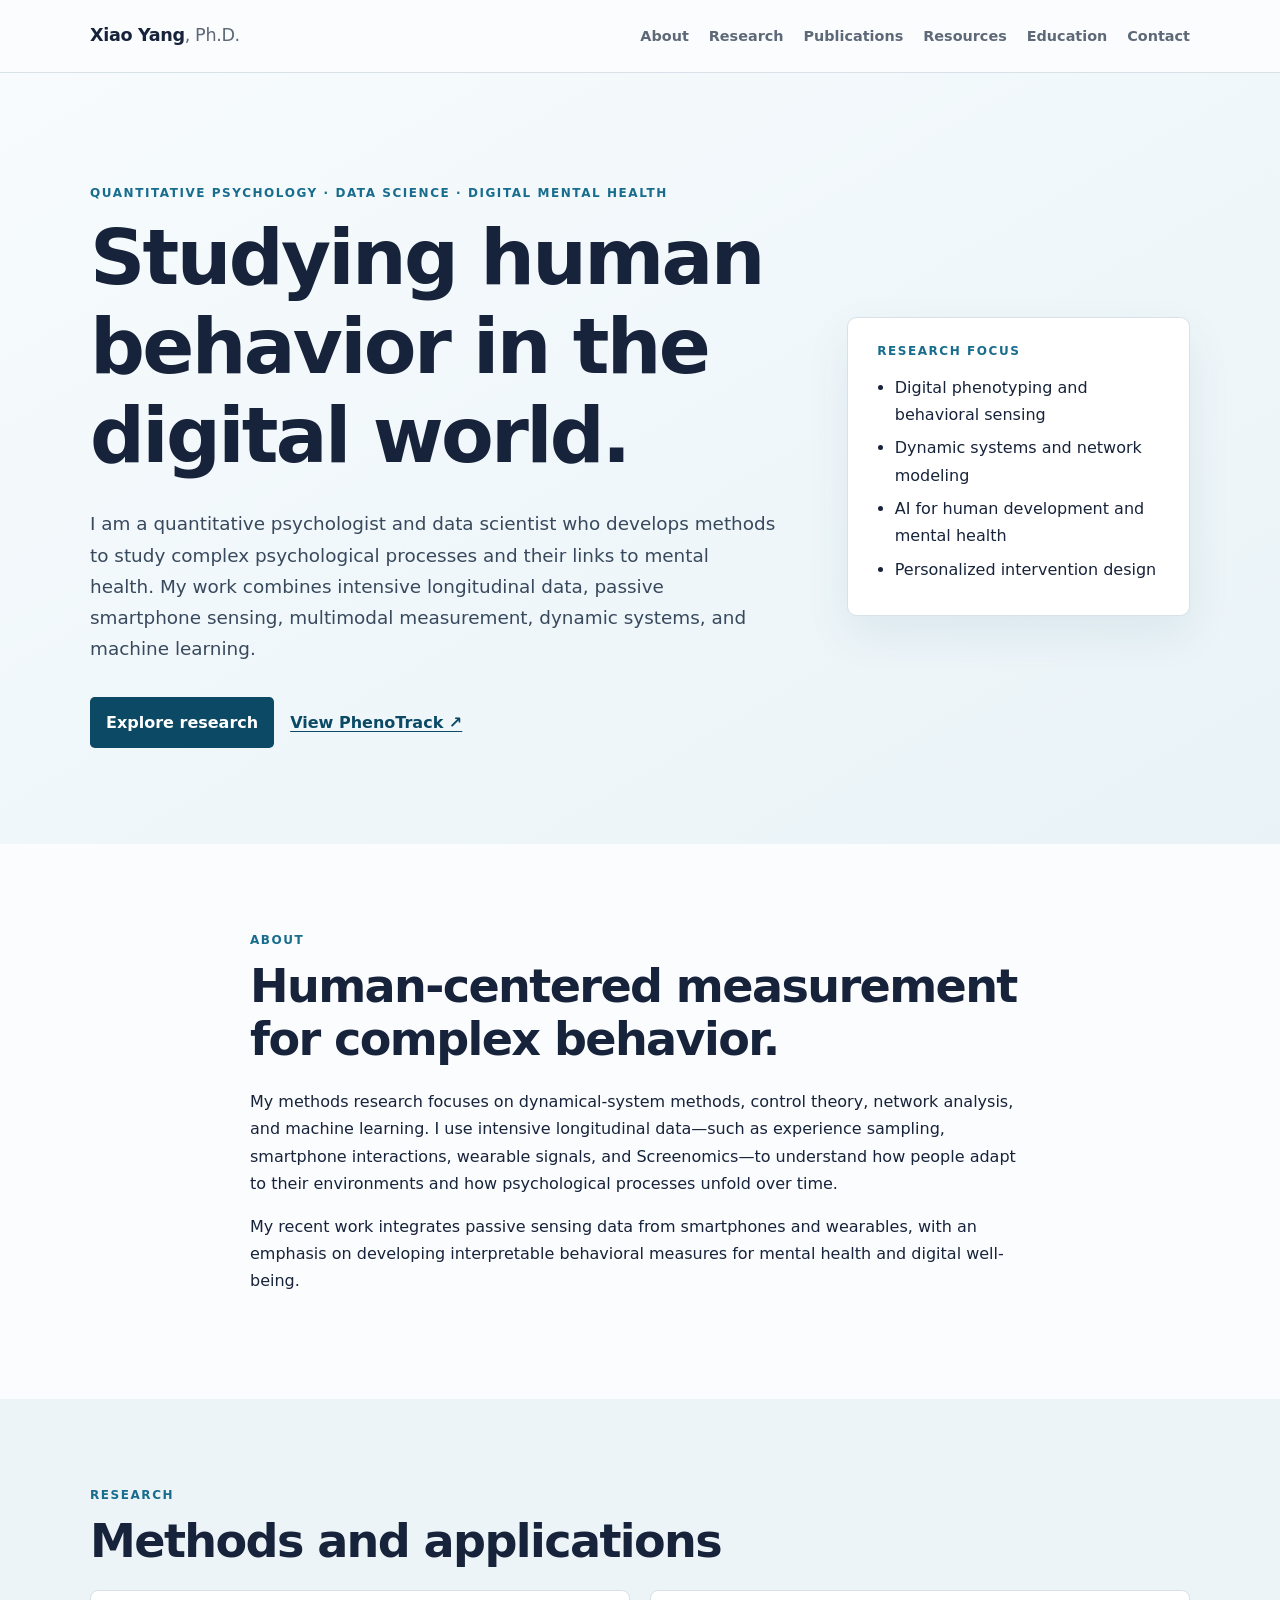
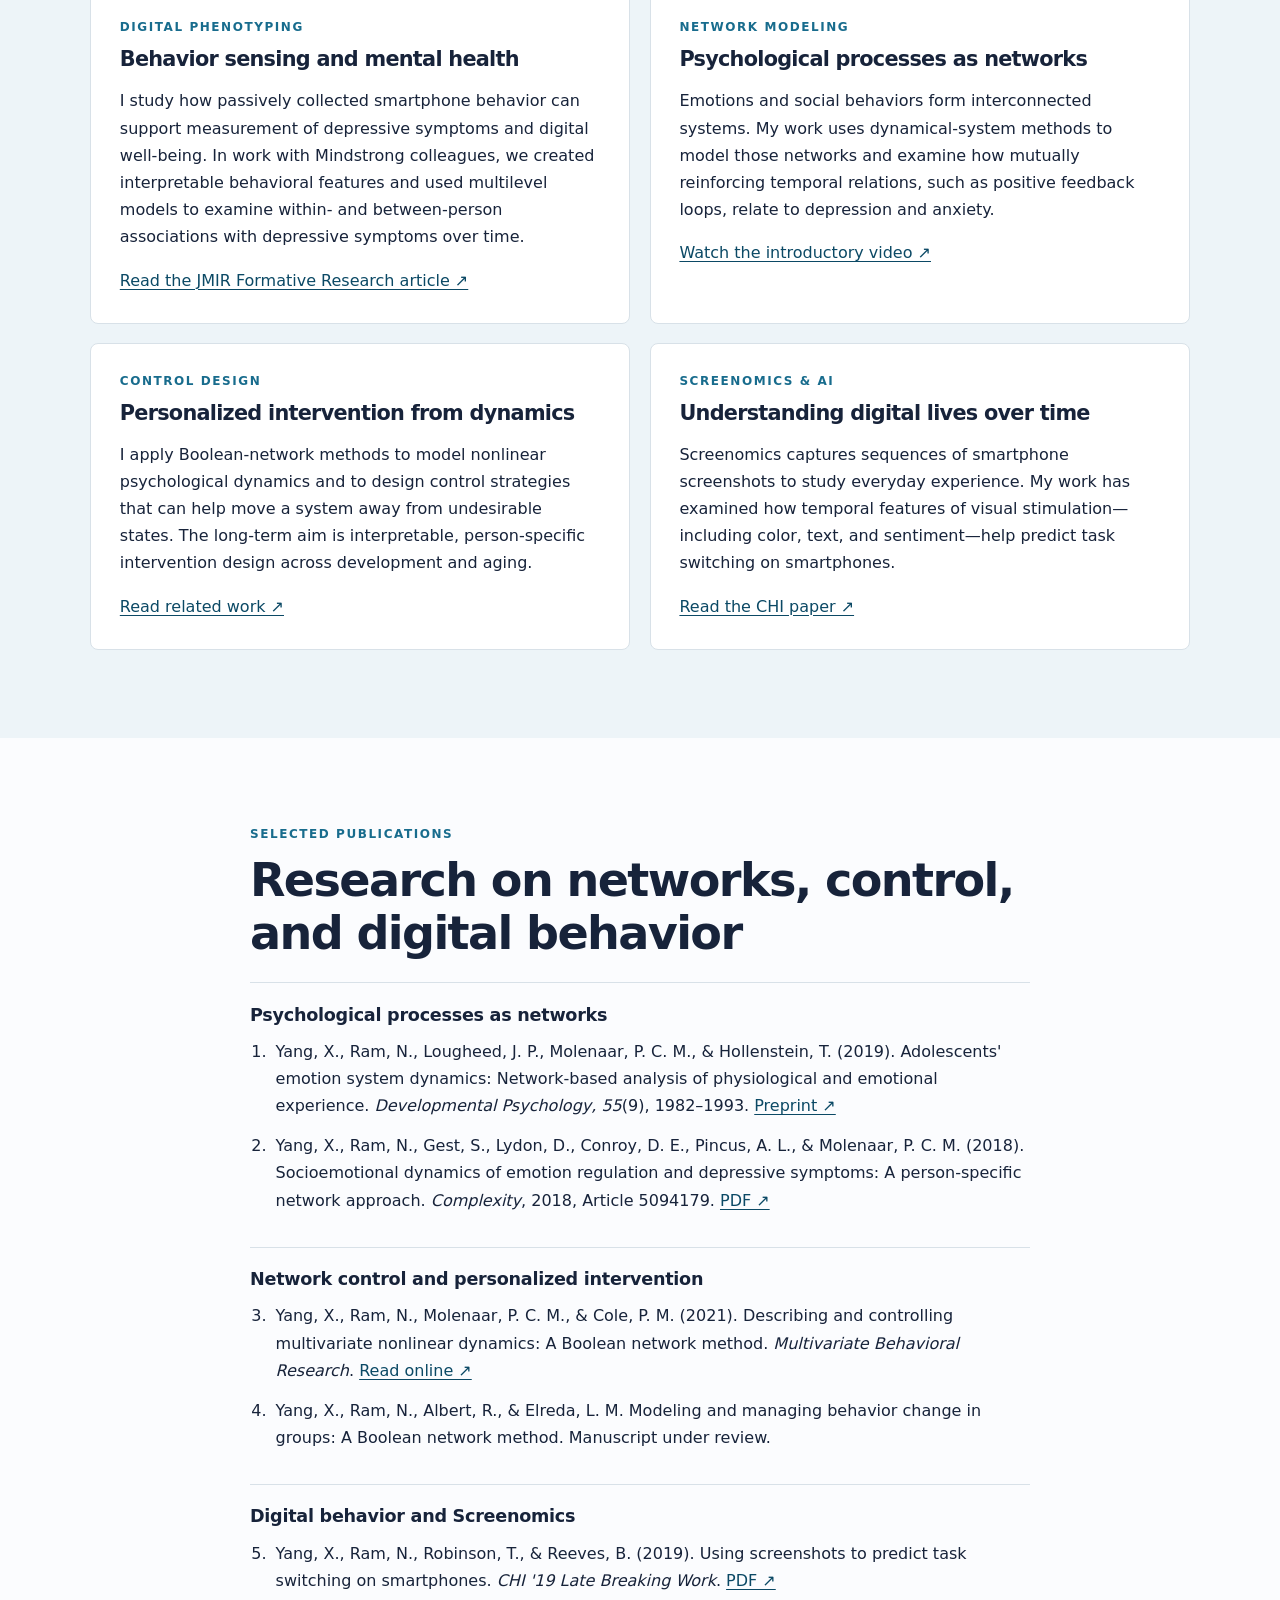
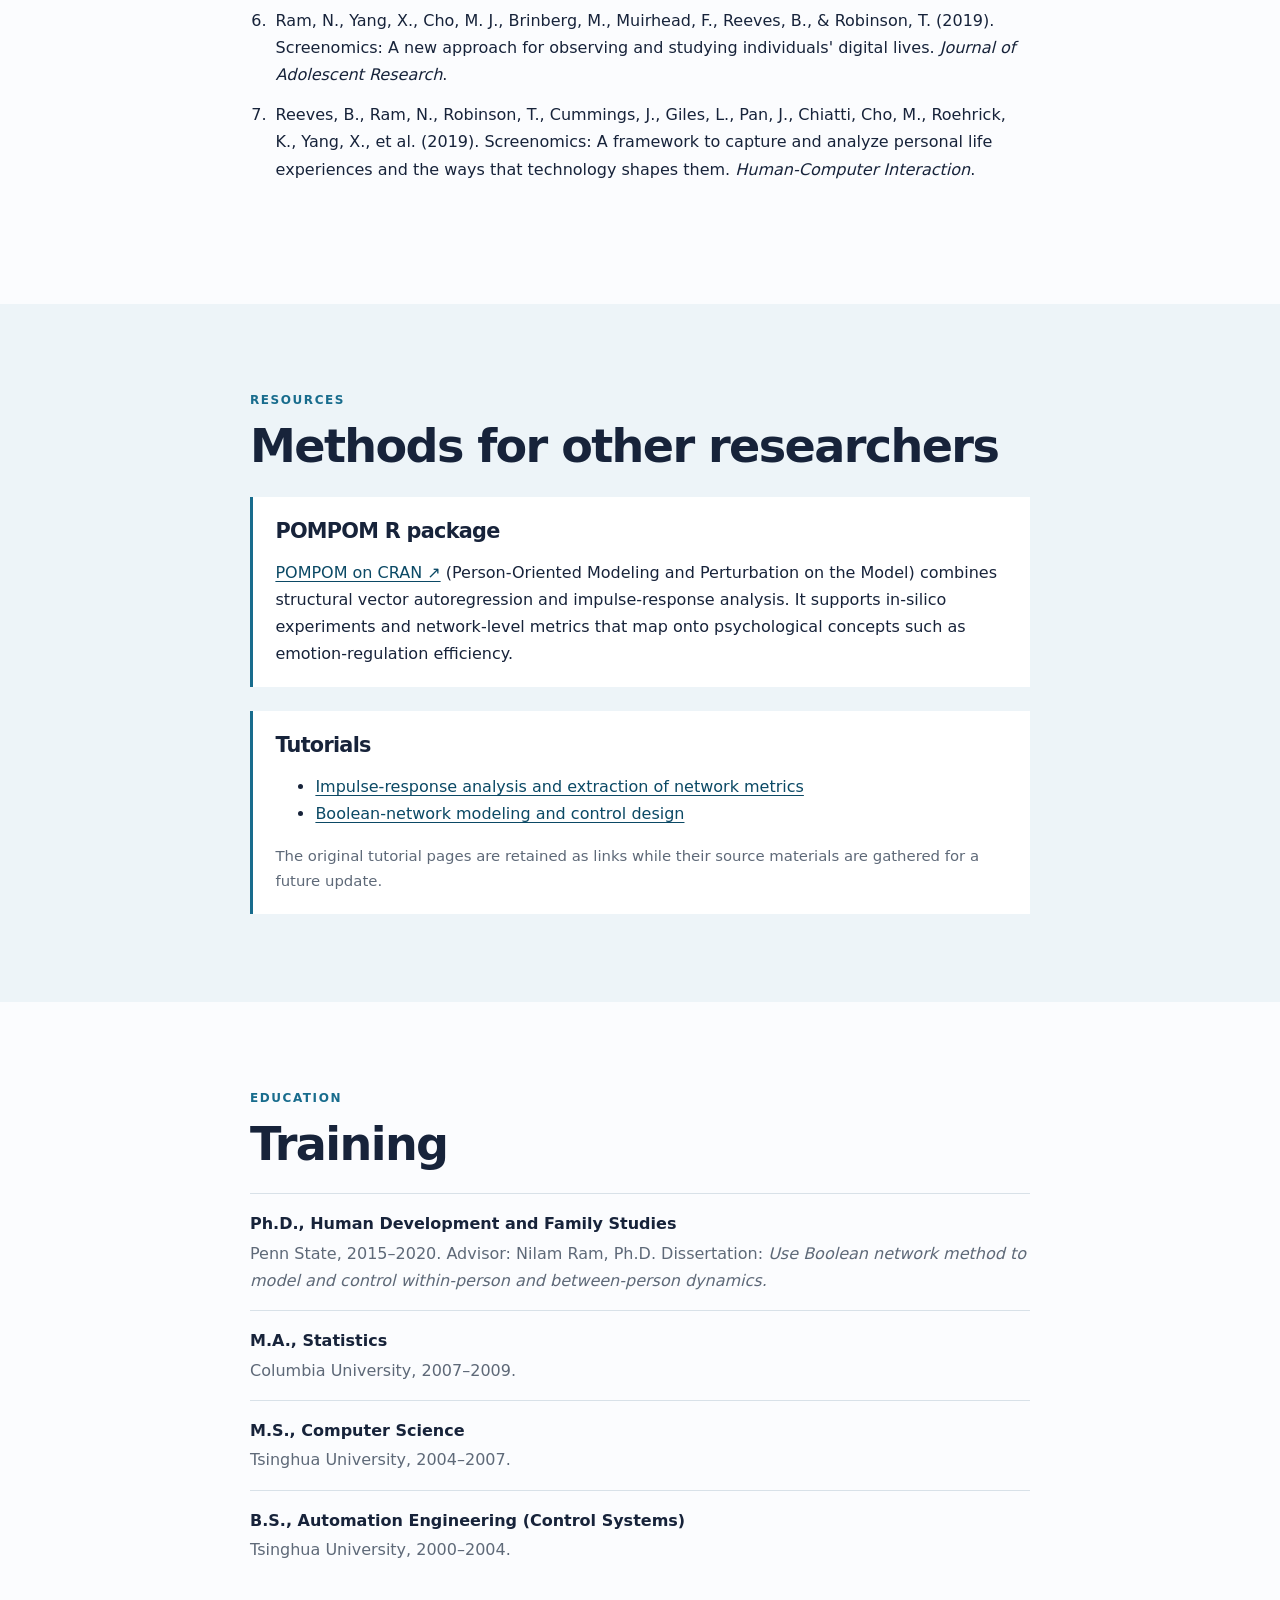
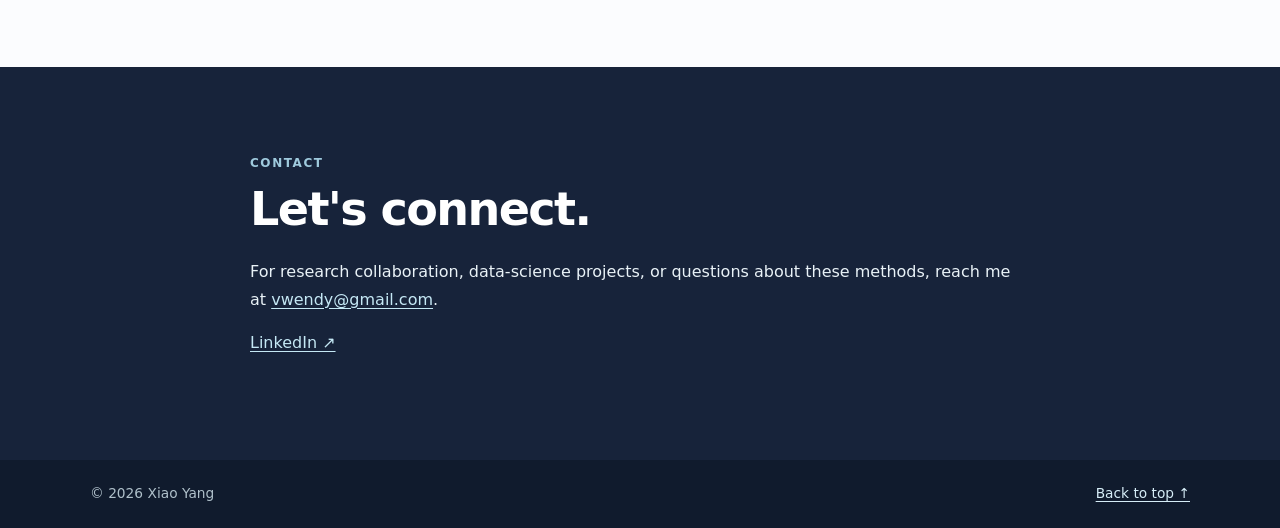
==== index.html @ 2964e1f2 "files were automatically generated by chatgpt" ====
<!doctype html>
<html lang="en">
  <head>
    <meta charset="utf-8">
    <meta name="viewport" content="width=device-width, initial-scale=1">
    <meta name="description" content="Xiao Yang, Ph.D. - quantitative psychologist and data scientist researching digital mental health, behavioral sensing, and dynamic systems.">
    <title>Xiao Yang, Ph.D. | Quantitative Psychology & Data Science</title>
    <link rel="stylesheet" href="styles.css">
  </head>
  <body>
    <a class="skip-link" href="#main">Skip to content</a>
    <header class="site-header">
      <div class="wrap nav-wrap">
        <a class="brand" href="#home" aria-label="Xiao Yang home">Xiao Yang<span>, Ph.D.</span></a>
        <button class="menu-button" type="button" aria-expanded="false" aria-controls="navigation">Menu</button>
        <nav id="navigation" aria-label="Main navigation">
          <a href="#about">About</a>
          <a href="#research">Research</a>
          <a href="#publications">Publications</a>
          <a href="#resources">Resources</a>
          <a href="#education">Education</a>
          <a href="#contact">Contact</a>
        </nav>
      </div>
    </header>

    <main id="main">
      <section id="home" class="hero">
        <div class="wrap hero-grid">
          <div>
            <p class="eyebrow">Quantitative psychology · data science · digital mental health</p>
            <h1>Studying human behavior in the digital world.</h1>
            <p class="lead">I am a quantitative psychologist and data scientist who develops methods to study complex psychological processes and their links to mental health. My work combines intensive longitudinal data, passive smartphone sensing, multimodal measurement, dynamic systems, and machine learning.</p>
            <div class="hero-actions">
              <a class="button" href="#research">Explore research</a>
              <a class="text-link" href="https://vwendy.github.io/phenotrack/">View PhenoTrack ↗</a>
            </div>
          </div>
          <aside class="focus-card" aria-label="Research focus">
            <p class="card-label">Research focus</p>
            <ul>
              <li>Digital phenotyping and behavioral sensing</li>
              <li>Dynamic systems and network modeling</li>
              <li>AI for human development and mental health</li>
              <li>Personalized intervention design</li>
            </ul>
          </aside>
        </div>
      </section>

      <section id="about" class="section">
        <div class="wrap narrow">
          <p class="eyebrow">About</p>
          <h2>Human-centered measurement for complex behavior.</h2>
          <p>My methods research focuses on dynamical-system methods, control theory, network analysis, and machine learning. I use intensive longitudinal data—such as experience sampling, smartphone interactions, wearable signals, and Screenomics—to understand how people adapt to their environments and how psychological processes unfold over time.</p>
          <p>My recent work integrates passive sensing data from smartphones and wearables, with an emphasis on developing interpretable behavioral measures for mental health and digital well-being.</p>
        </div>
      </section>

      <section id="research" class="section section-tint">
        <div class="wrap">
          <p class="eyebrow">Research</p>
          <h2>Methods and applications</h2>
          <div class="research-grid">
            <article class="research-card" id="digital-phenotyping">
              <p class="card-label">Digital phenotyping</p>
              <h3>Behavior sensing and mental health</h3>
              <p>I study how passively collected smartphone behavior can support measurement of depressive symptoms and digital well-being. In work with Mindstrong colleagues, we created interpretable behavioral features and used multilevel models to examine within- and between-person associations with depressive symptoms over time.</p>
              <p><a href="https://preprints.jmir.org/preprint/42935/accepted">Read the JMIR Formative Research article ↗</a></p>
            </article>
            <article class="research-card" id="network-modeling">
              <p class="card-label">Network modeling</p>
              <h3>Psychological processes as networks</h3>
              <p>Emotions and social behaviors form interconnected systems. My work uses dynamical-system methods to model those networks and examine how mutually reinforcing temporal relations, such as positive feedback loops, relate to depression and anxiety.</p>
              <p><a href="https://www.youtube.com/watch?v=gAVefkF4cno">Watch the introductory video ↗</a></p>
            </article>
            <article class="research-card" id="control-design">
              <p class="card-label">Control design</p>
              <h3>Personalized intervention from dynamics</h3>
              <p>I apply Boolean-network methods to model nonlinear psychological dynamics and to design control strategies that can help move a system away from undesirable states. The long-term aim is interpretable, person-specific intervention design across development and aging.</p>
              <p><a href="https://osf.io/24ze6/">Read related work ↗</a></p>
            </article>
            <article class="research-card" id="screenomics">
              <p class="card-label">Screenomics & AI</p>
              <h3>Understanding digital lives over time</h3>
              <p>Screenomics captures sequences of smartphone screenshots to study everyday experience. My work has examined how temporal features of visual stimulation—including color, text, and sentiment—help predict task switching on smartphones.</p>
              <p><a href="https://www.xiaoyang-quantpsych.com/_files/ugd/e20360_5ccf721f9bad46ac83c6afa104df6a61.pdf">Read the CHI paper ↗</a></p>
            </article>
          </div>
        </div>
      </section>

      <section id="publications" class="section">
        <div class="wrap narrow">
          <p class="eyebrow">Selected publications</p>
          <h2>Research on networks, control, and digital behavior</h2>
          <div class="publication-group">
            <h3>Psychological processes as networks</h3>
            <ol class="publications-list">
              <li>Yang, X., Ram, N., Lougheed, J. P., Molenaar, P. C. M., &amp; Hollenstein, T. (2019). Adolescents' emotion system dynamics: Network-based analysis of physiological and emotional experience. <em>Developmental Psychology, 55</em>(9), 1982–1993. <a href="https://www.xiaoyang-quantpsych.com/_files/ugd/e20360_7047a9c666264b26ad06914845868923.docx?dn=AdolescentsEmotionSystemDynamics-preprin">Preprint ↗</a></li>
              <li>Yang, X., Ram, N., Gest, S., Lydon, D., Conroy, D. E., Pincus, A. L., &amp; Molenaar, P. C. M. (2018). Socioemotional dynamics of emotion regulation and depressive symptoms: A person-specific network approach. <em>Complexity</em>, 2018, Article 5094179. <a href="https://www.xiaoyang-quantpsych.com/_files/ugd/e20360_7bd1b4dfc6e64e61b5484af9a3d16602.pdf">PDF ↗</a></li>
            </ol>
          </div>
          <div class="publication-group">
            <h3>Network control and personalized intervention</h3>
            <ol class="publications-list" start="3">
              <li>Yang, X., Ram, N., Molenaar, P. C. M., &amp; Cole, P. M. (2021). Describing and controlling multivariate nonlinear dynamics: A Boolean network method. <em>Multivariate Behavioral Research</em>. <a href="https://osf.io/24ze6/">Read online ↗</a></li>
              <li>Yang, X., Ram, N., Albert, R., &amp; Elreda, L. M. Modeling and managing behavior change in groups: A Boolean network method. Manuscript under review.</li>
            </ol>
          </div>
          <div class="publication-group">
            <h3>Digital behavior and Screenomics</h3>
            <ol class="publications-list" start="5">
              <li>Yang, X., Ram, N., Robinson, T., &amp; Reeves, B. (2019). Using screenshots to predict task switching on smartphones. <em>CHI '19 Late Breaking Work</em>. <a href="https://www.xiaoyang-quantpsych.com/_files/ugd/e20360_5ccf721f9bad46ac83c6afa104df6a61.pdf">PDF ↗</a></li>
              <li>Ram, N., Yang, X., Cho, M. J., Brinberg, M., Muirhead, F., Reeves, B., &amp; Robinson, T. (2019). Screenomics: A new approach for observing and studying individuals' digital lives. <em>Journal of Adolescent Research</em>.</li>
              <li>Reeves, B., Ram, N., Robinson, T., Cummings, J., Giles, L., Pan, J., Chiatti, Cho, M., Roehrick, K., Yang, X., et al. (2019). Screenomics: A framework to capture and analyze personal life experiences and the ways that technology shapes them. <em>Human-Computer Interaction</em>.</li>
            </ol>
          </div>
        </div>
      </section>

      <section id="resources" class="section section-tint">
        <div class="wrap narrow">
          <p class="eyebrow">Resources</p>
          <h2>Methods for other researchers</h2>
          <div class="resource-block">
            <h3>POMPOM R package</h3>
            <p><a href="https://cran.r-project.org/web/packages/pompom/index.html">POMPOM on CRAN ↗</a> (Person-Oriented Modeling and Perturbation on the Model) combines structural vector autoregression and impulse-response analysis. It supports in-silico experiments and network-level metrics that map onto psychological concepts such as emotion-regulation efficiency.</p>
          </div>
          <div class="resource-block">
            <h3>Tutorials</h3>
            <ul>
              <li><a href="https://www.xiaoyang-quantpsych.com/tutorial-on-impulse-response-analys">Impulse-response analysis and extraction of network metrics</a></li>
              <li><a href="https://www.xiaoyang-quantpsych.com/tutorial-of-boolean-network">Boolean-network modeling and control design</a></li>
            </ul>
            <p class="muted">The original tutorial pages are retained as links while their source materials are gathered for a future update.</p>
          </div>
        </div>
      </section>

      <section id="education" class="section">
        <div class="wrap narrow">
          <p class="eyebrow">Education</p>
          <h2>Training</h2>
          <dl class="timeline">
            <div><dt>Ph.D., Human Development and Family Studies</dt><dd>Penn State, 2015–2020. Advisor: Nilam Ram, Ph.D. Dissertation: <em>Use Boolean network method to model and control within-person and between-person dynamics.</em></dd></div>
            <div><dt>M.A., Statistics</dt><dd>Columbia University, 2007–2009.</dd></div>
            <div><dt>M.S., Computer Science</dt><dd>Tsinghua University, 2004–2007.</dd></div>
            <div><dt>B.S., Automation Engineering (Control Systems)</dt><dd>Tsinghua University, 2000–2004.</dd></div>
          </dl>
        </div>
      </section>

      <section id="contact" class="section contact-section">
        <div class="wrap narrow">
          <p class="eyebrow">Contact</p>
          <h2>Let's connect.</h2>
          <p>For research collaboration, data-science projects, or questions about these methods, reach me at <a href="mailto:vwendy@gmail.com">vwendy@gmail.com</a>.</p>
          <p><a href="https://www.linkedin.com/in/xiao-yang-ph-d-1ab546153/">LinkedIn ↗</a></p>
        </div>
      </section>
    </main>

    <footer class="site-footer">
      <div class="wrap"><span>© <span id="year"></span> Xiao Yang</span><a href="#home">Back to top ↑</a></div>
    </footer>
    <script src="site.js"></script>
  </body>
</html>
---- styles.css ----
:root {
  --ink: #17233a;
  --muted: #5e6978;
  --paper: #fbfcfe;
  --tint: #edf4f8;
  --blue: #186c8d;
  --blue-dark: #0b4965;
  --line: #d8e1e8;
  --max: 1100px;
}

* { box-sizing: border-box; }
html { scroll-behavior: smooth; }
body { margin: 0; color: var(--ink); background: var(--paper); font-family: Inter, ui-sans-serif, system-ui, -apple-system, BlinkMacSystemFont, "Segoe UI", sans-serif; font-size: 1rem; line-height: 1.7; }
a { color: var(--blue-dark); text-decoration-thickness: 1px; text-underline-offset: 3px; }
a:hover { color: var(--blue); }
.wrap { width: min(calc(100% - 3rem), var(--max)); margin: 0 auto; }
.narrow { width: min(calc(100% - 3rem), 780px); }
.skip-link { position: absolute; left: -999px; top: 0; background: white; padding: .5rem 1rem; z-index: 20; }
.skip-link:focus { left: 1rem; top: 1rem; }
.site-header { position: sticky; top: 0; z-index: 10; background: rgba(251,252,254,.96); border-bottom: 1px solid var(--line); backdrop-filter: blur(12px); }
.nav-wrap { min-height: 4.5rem; display: flex; align-items: center; justify-content: space-between; gap: 1rem; }
.brand { color: var(--ink); font-size: 1.1rem; font-weight: 750; letter-spacing: -.02em; text-decoration: none; white-space: nowrap; }
.brand span { color: var(--muted); font-weight: 500; }
nav { display: flex; gap: 1.25rem; align-items: center; }
nav a { color: var(--muted); font-size: .9rem; font-weight: 650; text-decoration: none; }
nav a:hover { color: var(--blue-dark); }
.menu-button { display: none; border: 1px solid var(--line); background: white; color: var(--ink); padding: .4rem .7rem; border-radius: .35rem; font: inherit; }
.hero { padding: 7rem 0 6rem; background: linear-gradient(150deg, #f7fbfd 0%, #e9f3f7 100%); }
.hero-grid { display: grid; grid-template-columns: minmax(0, 1.5fr) minmax(250px, .75fr); gap: 4.5rem; align-items: center; }
.eyebrow, .card-label { margin: 0 0 .7rem; color: var(--blue); font-size: .75rem; line-height: 1.4; letter-spacing: .13em; text-transform: uppercase; font-weight: 750; }
h1, h2, h3 { color: var(--ink); line-height: 1.16; letter-spacing: -.035em; }
h1 { max-width: 760px; margin: 0; font-size: clamp(2.6rem, 6vw, 5rem); }
h2 { margin: 0 0 1.35rem; font-size: clamp(2rem, 3.6vw, 3rem); }
h3 { margin: .1rem 0 .8rem; font-size: 1.3rem; }
.lead { max-width: 760px; margin: 1.75rem 0 0; font-size: 1.15rem; color: #38495d; }
.hero-actions { display: flex; flex-wrap: wrap; gap: 1rem; align-items: center; margin-top: 2rem; }
.button { display: inline-block; padding: .75rem 1rem; background: var(--blue-dark); color: white; border-radius: .3rem; text-decoration: none; font-weight: 700; }
.button:hover { background: var(--blue); color: white; }
.text-link { font-weight: 700; }
.focus-card { padding: 1.6rem 1.8rem; background: white; border: 1px solid var(--line); border-radius: .6rem; box-shadow: 0 18px 45px rgba(11,73,101,.08); }
.focus-card ul { margin: .85rem 0 0; padding-left: 1.1rem; }
.focus-card li { margin: .4rem 0; }
.section { padding: 5.5rem 0; }
.section-tint { background: var(--tint); }
.research-grid { display: grid; grid-template-columns: repeat(2, minmax(0, 1fr)); gap: 1.2rem; }
.research-card { padding: 1.8rem; background: white; border: 1px solid var(--line); border-radius: .5rem; }
.research-card p:last-child { margin-bottom: 0; }
.publication-group { padding: 1.25rem 0; border-top: 1px solid var(--line); }
.publication-group h3 { font-size: 1.1rem; letter-spacing: -.015em; }
.publications-list { margin: 0; padding-left: 1.35rem; }
.publications-list li { padding-left: .25rem; margin: .8rem 0; }
.resource-block { margin-top: 1.5rem; padding: 1.25rem 1.4rem; background: white; border-left: 3px solid var(--blue); }
.resource-block p:last-child, .resource-block ul:last-child { margin-bottom: 0; }
.muted { color: var(--muted); font-size: .93rem; }
.timeline { margin: 0; }
.timeline div { padding: 1rem 0; border-top: 1px solid var(--line); }
.timeline dt { font-weight: 750; }
.timeline dd { margin: .15rem 0 0; color: var(--muted); }
.contact-section { background: var(--ink); color: #e9f2f7; }
.contact-section h2 { color: white; }
.contact-section .eyebrow { color: #9fcadd; }
.contact-section a { color: #c5e8f5; }
.site-footer { padding: 1.4rem 0; background: #101b2d; color: #afc0ca; font-size: .86rem; }
.site-footer .wrap { display: flex; justify-content: space-between; gap: 1rem; }
.site-footer a { color: #d6edf7; }

@media (max-width: 760px) {
  .nav-wrap { flex-wrap: wrap; padding: .8rem 0; }
  .menu-button { display: block; }
  nav { display: none; width: 100%; padding: .5rem 0 .25rem; flex-wrap: wrap; gap: .8rem 1rem; }
  nav.open { display: flex; }
  .hero { padding: 4.5rem 0; }
  .hero-grid, .research-grid { grid-template-columns: 1fr; gap: 2rem; }
  .section { padding: 4rem 0; }
}
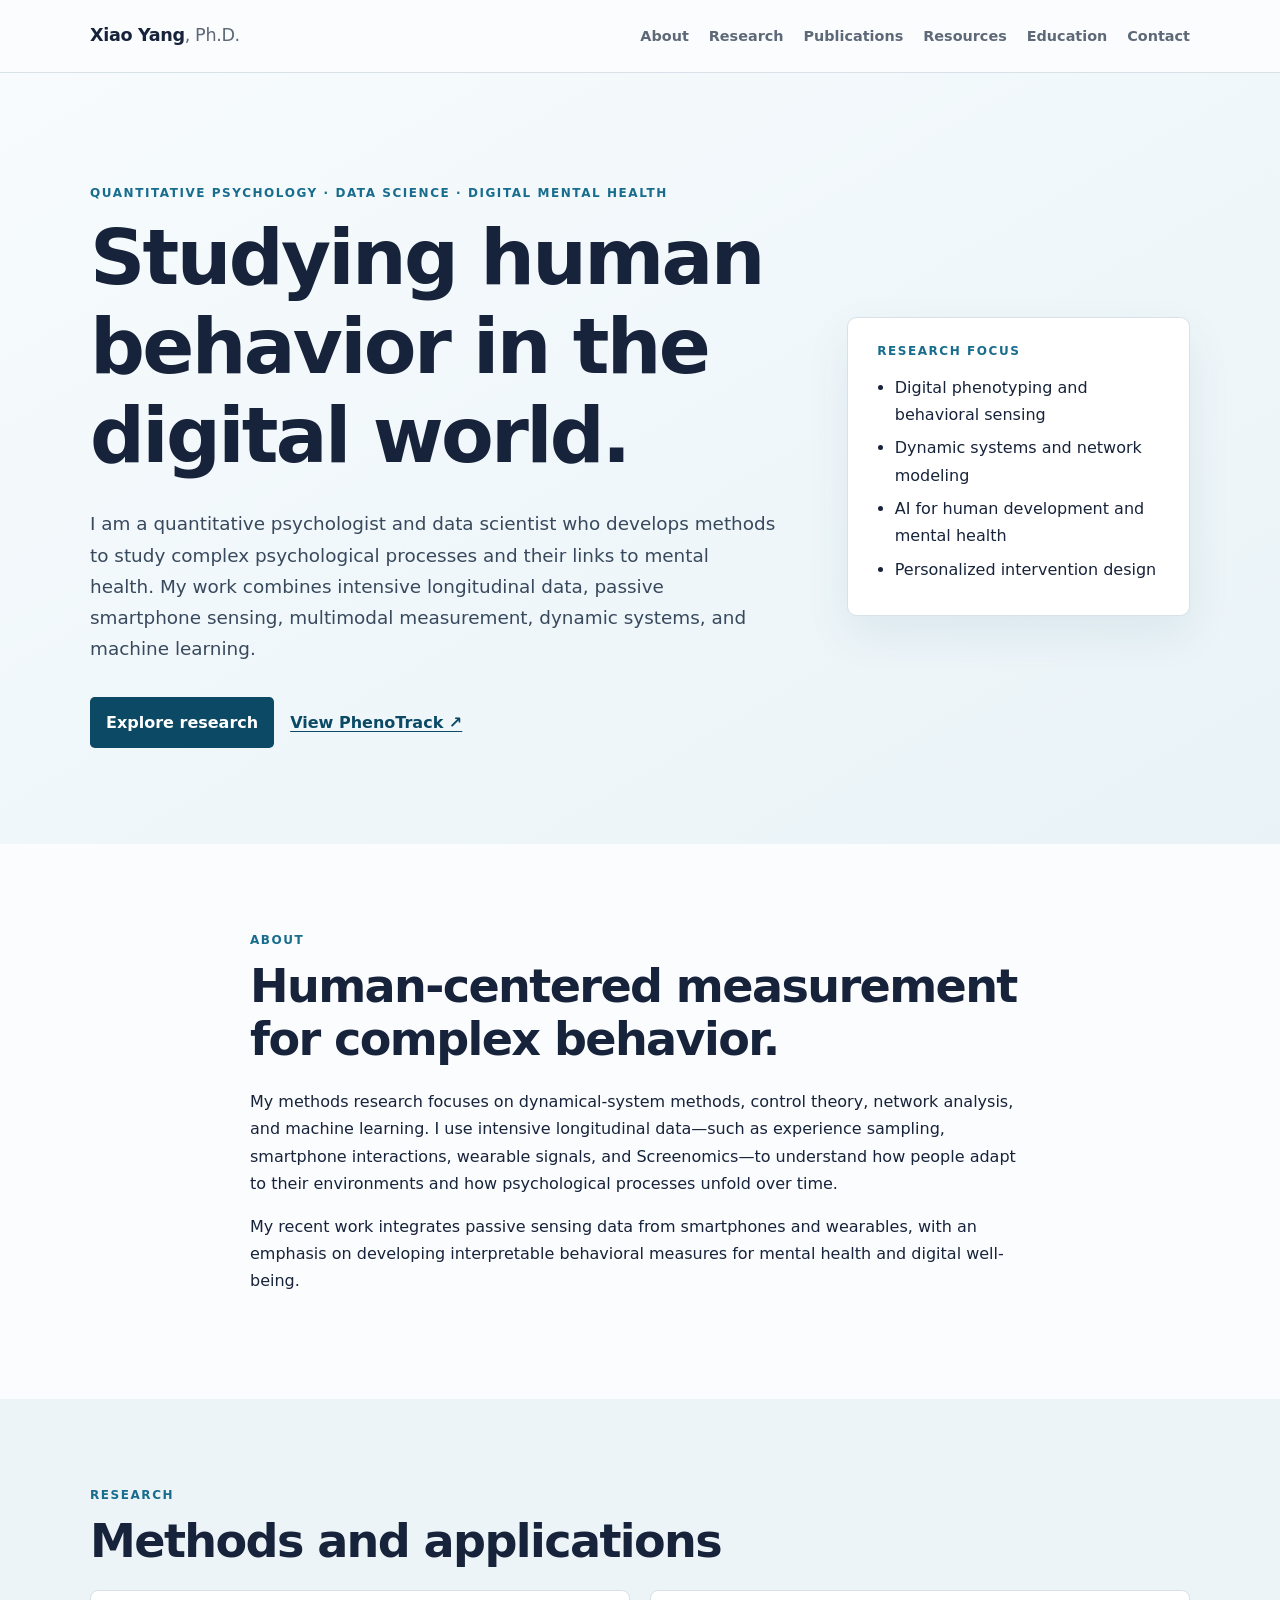
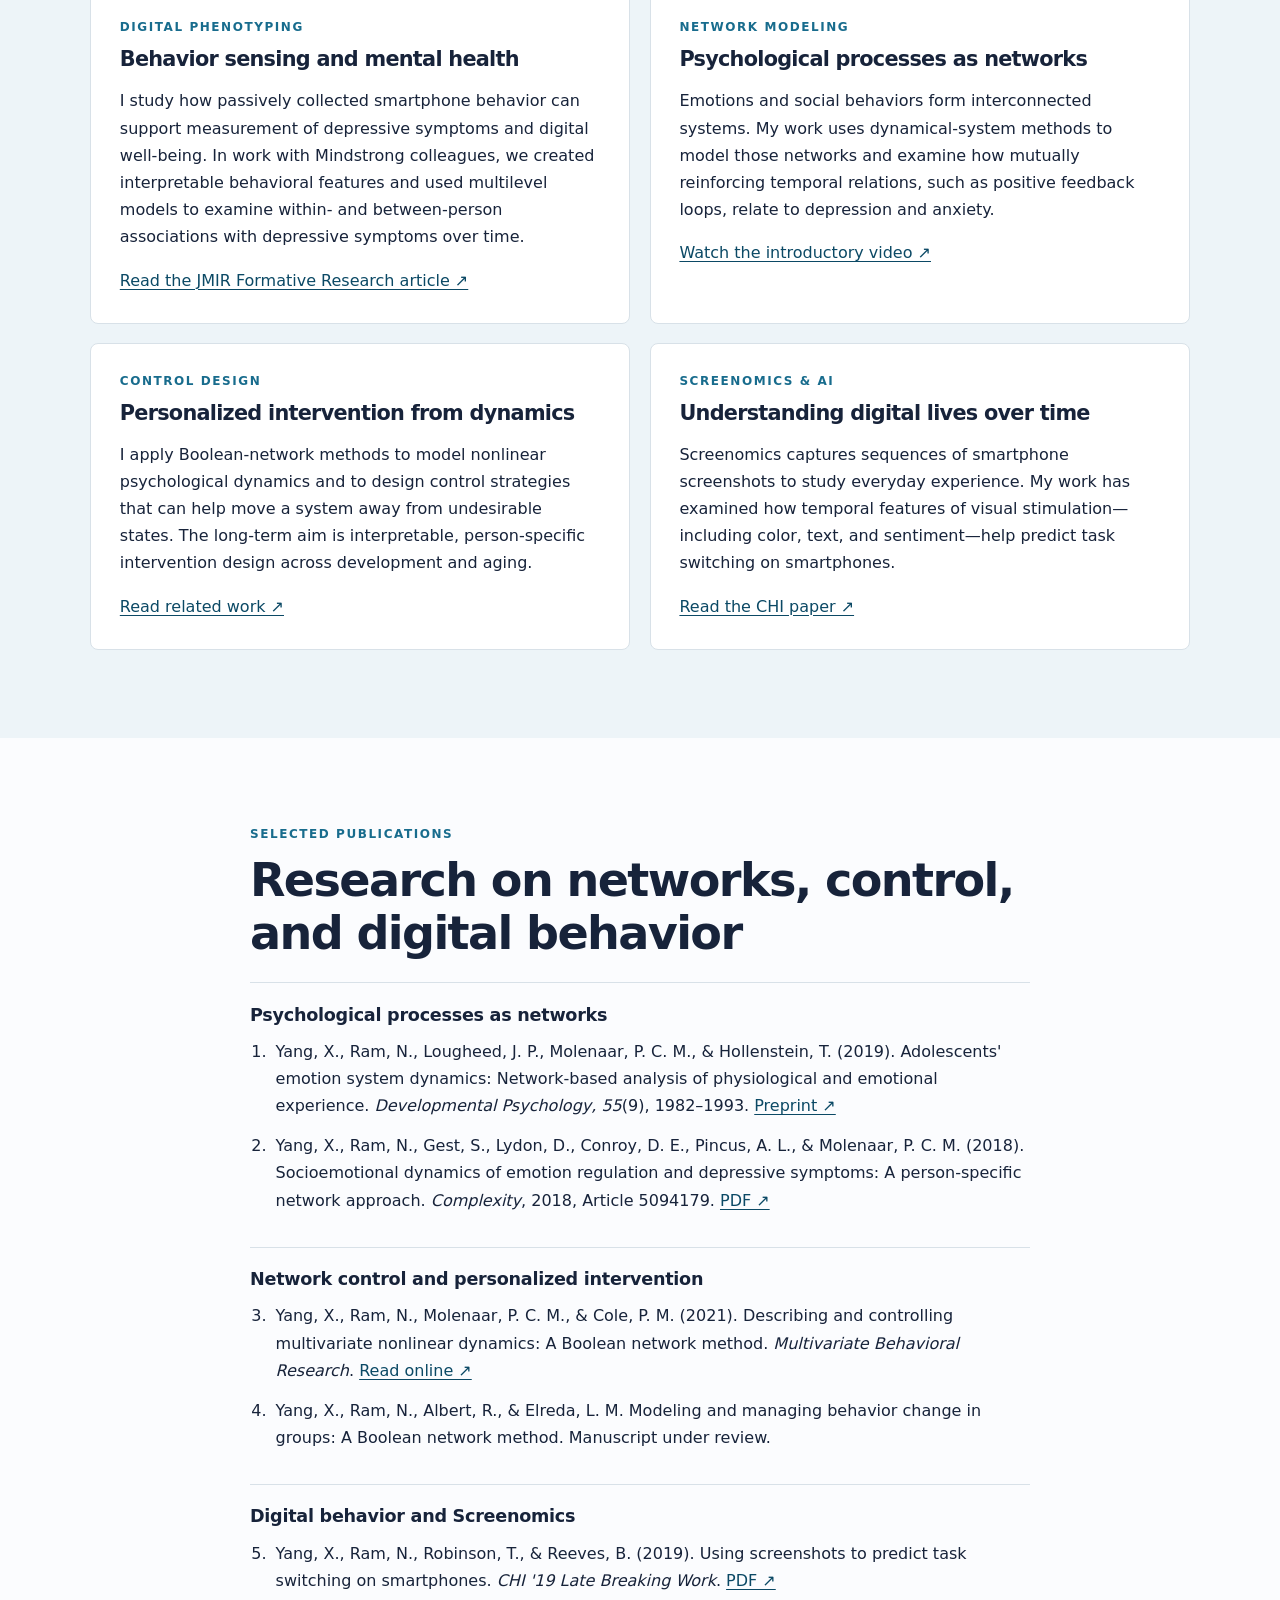
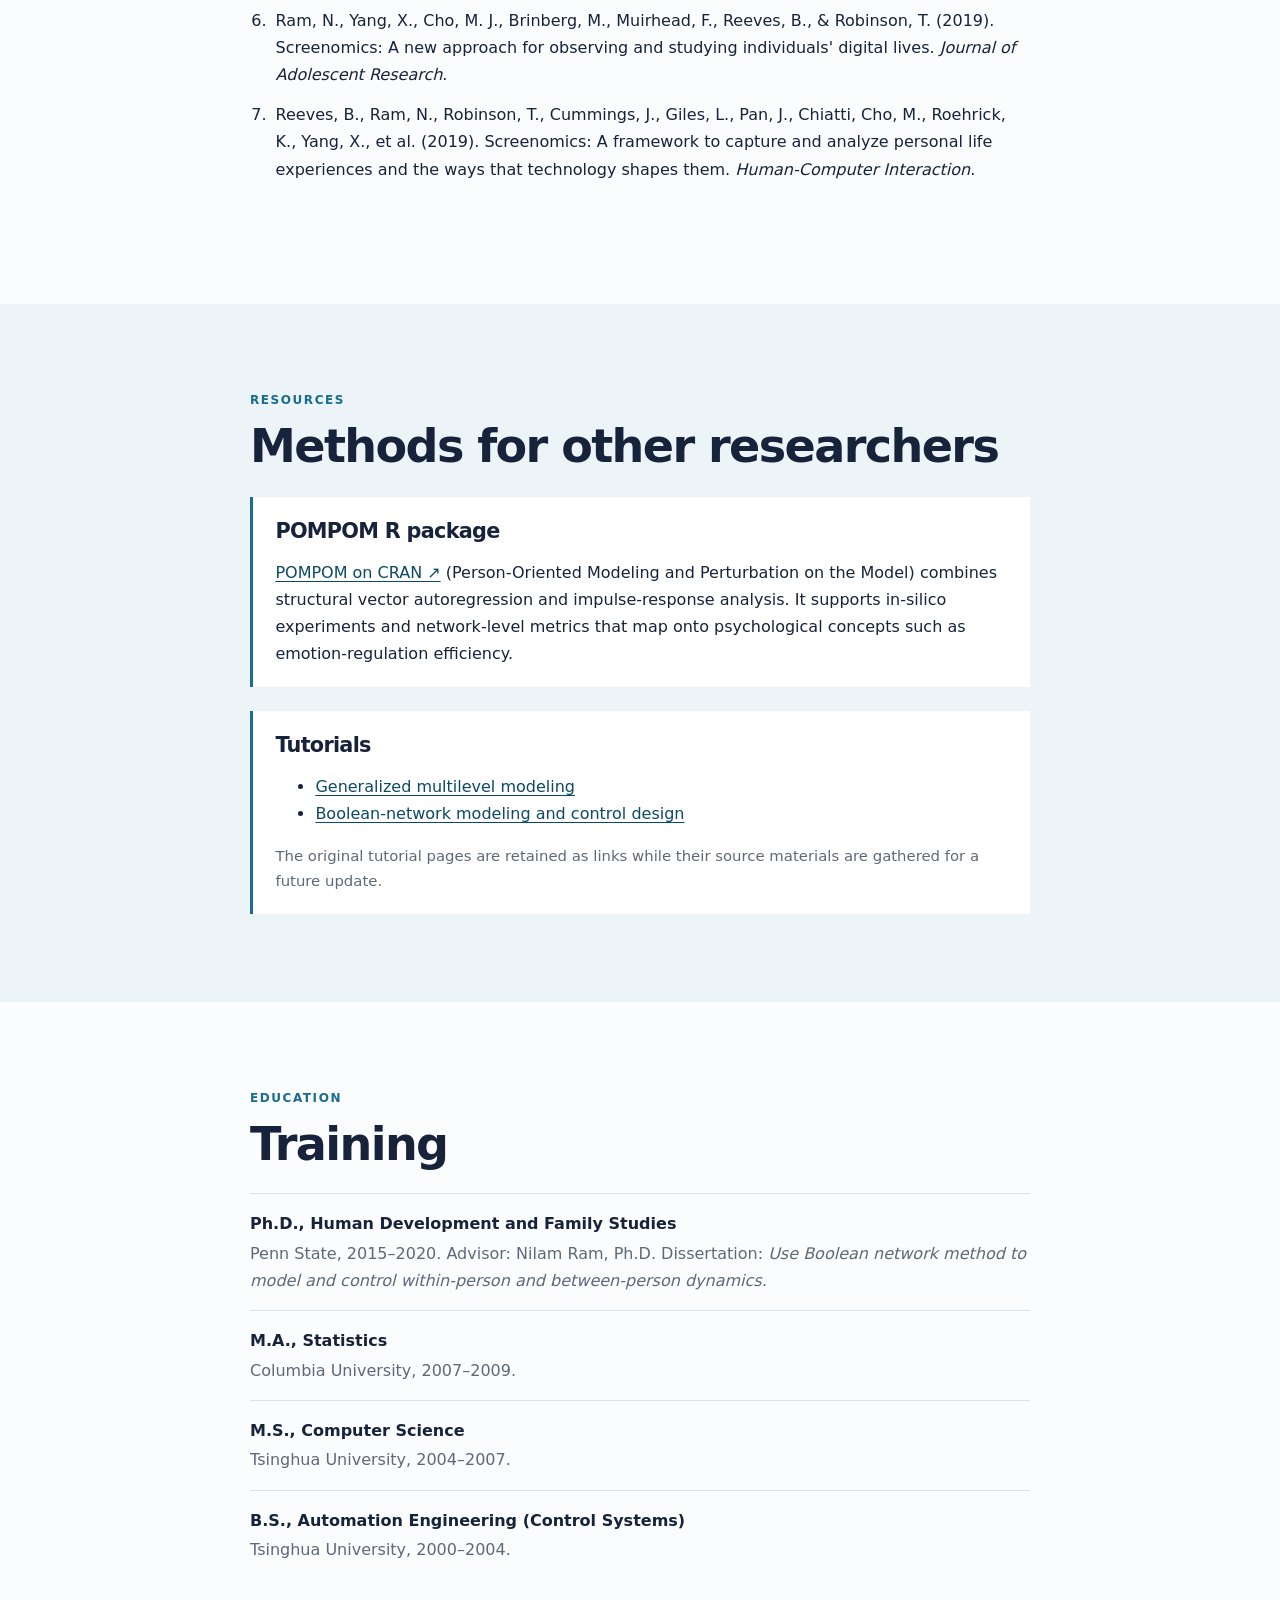
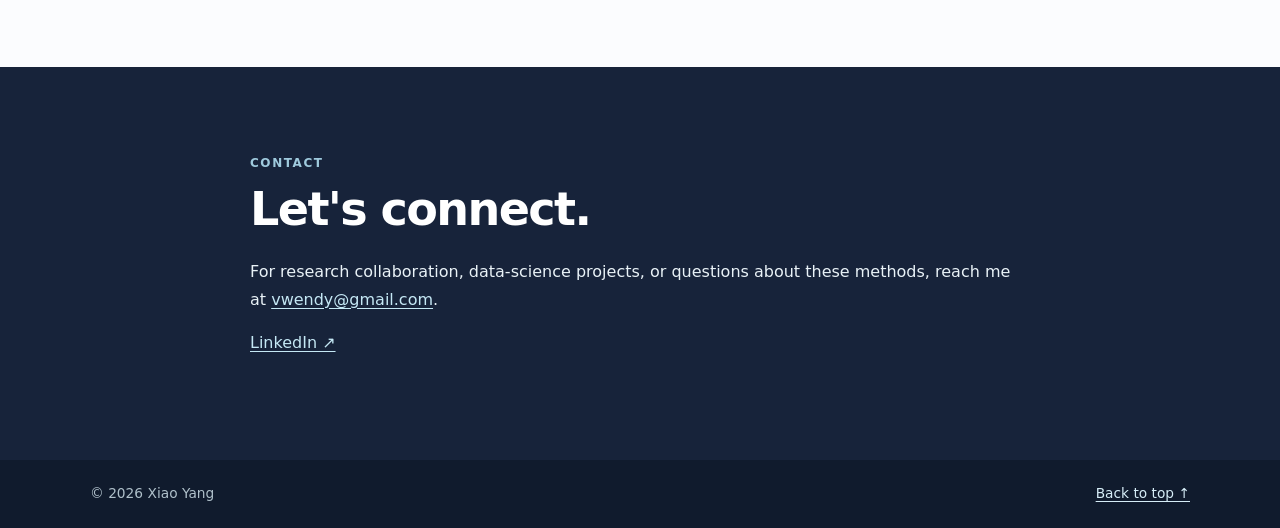
==== commit 0a794434: "Update tutorial link to generalized multilevel modeling" ====
--- a/index.html
+++ b/index.html
@@ -130,8 +130,8 @@
           <div class="resource-block">
             <h3>Tutorials</h3>
             <ul>
-              <li><a href="https://www.xiaoyang-quantpsych.com/tutorial-on-impulse-response-analys">Impulse-response analysis and extraction of network metrics</a></li>
-              <li><a href="https://www.xiaoyang-quantpsych.com/tutorial-of-boolean-network">Boolean-network modeling and control design</a></li>
+              <li><a href="https://quantdev.ssri.psu.edu/tutorials/apa-ati-intensive-longitudinal-data-session-j-generalized-multilevel-model-poisson">Generalized multilevel modeling</a></li>
+              <li><a href="boolean-network-data-analysis-tutorial.html">Boolean-network modeling and control design</a></li>
             </ul>
             <p class="muted">The original tutorial pages are retained as links while their source materials are gathered for a future update.</p>
           </div>
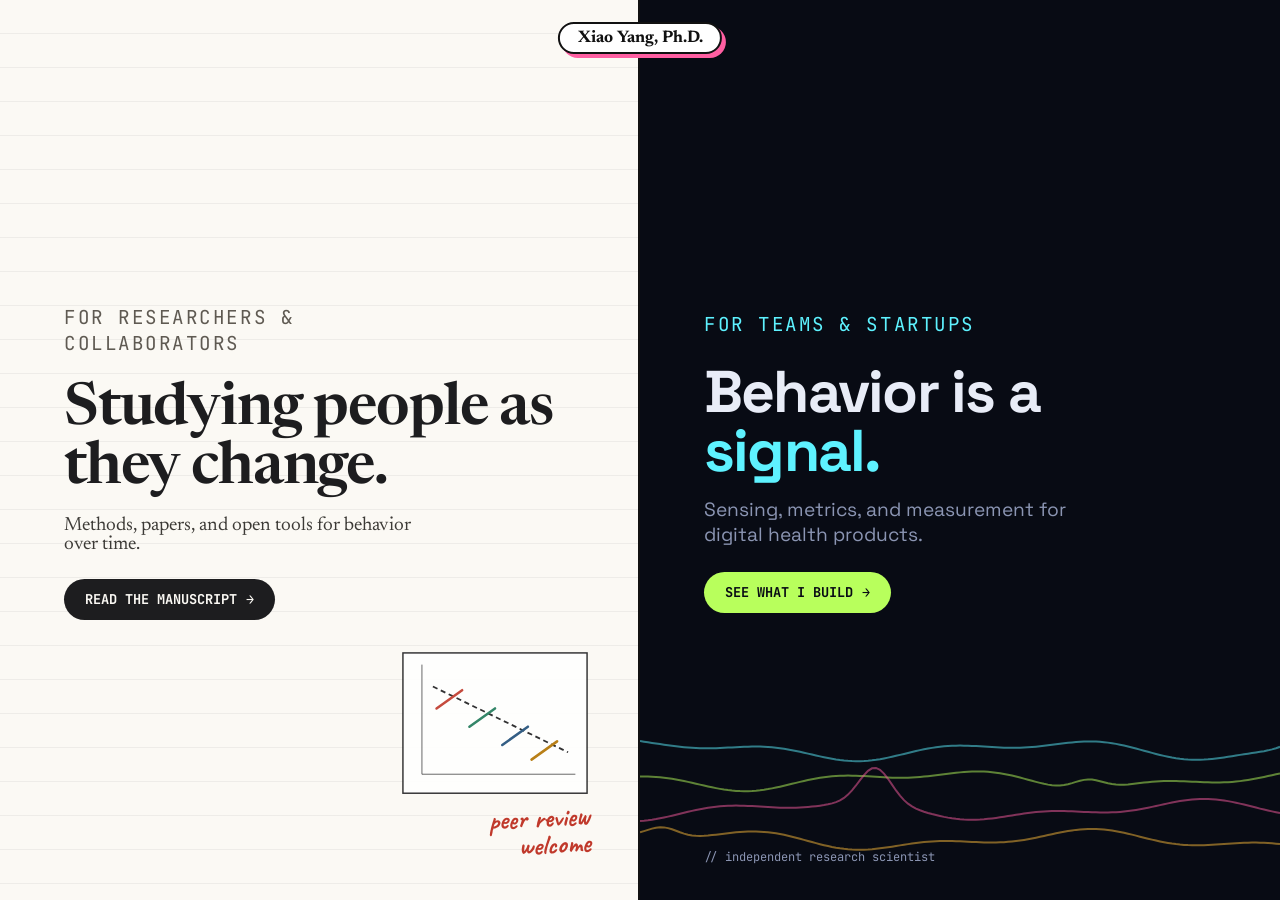
==== commit 235dc43b: "Redesign site: landing page with academic and industry versions - New landing page with two doors (r" ====
--- a/index.html
+++ b/index.html
@@ -1,169 +1,123 @@
 <!doctype html>
 <html lang="en">
-  <head>
-    <meta charset="utf-8">
-    <meta name="viewport" content="width=device-width, initial-scale=1">
-    <meta name="description" content="Xiao Yang, Ph.D. - quantitative psychologist and data scientist researching digital mental health, behavioral sensing, and dynamic systems.">
-    <title>Xiao Yang, Ph.D. | Quantitative Psychology & Data Science</title>
-    <link rel="stylesheet" href="styles.css">
-  </head>
-  <body>
-    <a class="skip-link" href="#main">Skip to content</a>
-    <header class="site-header">
-      <div class="wrap nav-wrap">
-        <a class="brand" href="#home" aria-label="Xiao Yang home">Xiao Yang<span>, Ph.D.</span></a>
-        <button class="menu-button" type="button" aria-expanded="false" aria-controls="navigation">Menu</button>
-        <nav id="navigation" aria-label="Main navigation">
-          <a href="#about">About</a>
-          <a href="#research">Research</a>
-          <a href="#publications">Publications</a>
-          <a href="#resources">Resources</a>
-          <a href="#education">Education</a>
-          <a href="#contact">Contact</a>
-        </nav>
-      </div>
-    </header>
+<head>
+<meta charset="utf-8">
+<meta name="viewport" content="width=device-width, initial-scale=1">
+<title>Xiao Yang, Ph.D. | Quantitative Psychology & Data Science</title>
+<meta name="description" content="Xiao Yang, Ph.D. - quantitative psychologist. Choose your path: research collaboration or industry projects.">
+<link rel="preconnect" href="https://fonts.googleapis.com">
+<link rel="preconnect" href="https://fonts.gstatic.com" crossorigin>
+<link href="https://fonts.googleapis.com/css2?family=Caveat:wght@600;700&family=JetBrains+Mono:wght@400;700&family=Newsreader:ital,opsz,wght@0,6..72,400..700;1,6..72,400..700&family=Space+Grotesk:wght@500;700&display=swap" rel="stylesheet">
+<style>
+* { box-sizing:border-box; }
+html, body { height:100%; margin:0; }
+body { font-family:"Space Grotesk",system-ui,sans-serif; background:#080b14; color:#e8ecf7; overflow-x:hidden; }
+:focus-visible { outline:3px solid #ff5fa2; outline-offset:-6px; }
 
-    <main id="main">
-      <section id="home" class="hero">
-        <div class="wrap hero-grid">
-          <div>
-            <p class="eyebrow">Quantitative psychology · data science · digital mental health</p>
-            <h1>Studying human behavior in the digital world.</h1>
-            <p class="lead">I am a quantitative psychologist and data scientist who develops methods to study complex psychological processes and their links to mental health. My work combines intensive longitudinal data, passive smartphone sensing, multimodal measurement, dynamic systems, and machine learning.</p>
-            <div class="hero-actions">
-              <a class="button" href="#research">Explore research</a>
-              <a class="text-link" href="https://vwendy.github.io/phenotrack/">View PhenoTrack ↗</a>
-            </div>
-          </div>
-          <aside class="focus-card" aria-label="Research focus">
-            <p class="card-label">Research focus</p>
-            <ul>
-              <li>Digital phenotyping and behavioral sensing</li>
-              <li>Dynamic systems and network modeling</li>
-              <li>AI for human development and mental health</li>
-              <li>Personalized intervention design</li>
-            </ul>
-          </aside>
-        </div>
-      </section>
+.name { position:fixed; z-index:5; left:50%; top:1.4rem; transform:translateX(-50%); text-align:center; pointer-events:none; mix-blend-mode:normal; }
+.name b { display:inline-block; background:#fff; color:#111; font-family:"Newsreader",serif; font-weight:700; font-size:1.05rem; padding:.35rem 1.1rem; border:2px solid #111; border-radius:999px; box-shadow:4px 4px 0 #ff5fa2; }
 
-      <section id="about" class="section">
-        <div class="wrap narrow">
-          <p class="eyebrow">About</p>
-          <h2>Human-centered measurement for complex behavior.</h2>
-          <p>My methods research focuses on dynamical-system methods, control theory, network analysis, and machine learning. I use intensive longitudinal data—such as experience sampling, smartphone interactions, wearable signals, and Screenomics—to understand how people adapt to their environments and how psychological processes unfold over time.</p>
-          <p>My recent work integrates passive sensing data from smartphones and wearables, with an emphasis on developing interpretable behavioral measures for mental health and digital well-being.</p>
-        </div>
-      </section>
+.split { display:flex; min-height:100vh; }
+.door { position:relative; flex:1 1 50%; display:flex; flex-direction:column; justify-content:center; padding:5.5rem clamp(1.5rem,5vw,5rem) 4rem; text-decoration:none; color:inherit; overflow:hidden; transition:flex-basis .5s cubic-bezier(.2,.8,.2,1); }
+.door:hover, .door:focus-visible { flex-basis:62%; }
+.split:has(.door:hover) .door:not(:hover) { flex-basis:38%; }
 
-      <section id="research" class="section section-tint">
-        <div class="wrap">
-          <p class="eyebrow">Research</p>
-          <h2>Methods and applications</h2>
-          <div class="research-grid">
-            <article class="research-card" id="digital-phenotyping">
-              <p class="card-label">Digital phenotyping</p>
-              <h3>Behavior sensing and mental health</h3>
-              <p>I study how passively collected smartphone behavior can support measurement of depressive symptoms and digital well-being. In work with Mindstrong colleagues, we created interpretable behavioral features and used multilevel models to examine within- and between-person associations with depressive symptoms over time.</p>
-              <p><a href="https://preprints.jmir.org/preprint/42935/accepted">Read the JMIR Formative Research article ↗</a></p>
-            </article>
-            <article class="research-card" id="network-modeling">
-              <p class="card-label">Network modeling</p>
-              <h3>Psychological processes as networks</h3>
-              <p>Emotions and social behaviors form interconnected systems. My work uses dynamical-system methods to model those networks and examine how mutually reinforcing temporal relations, such as positive feedback loops, relate to depression and anxiety.</p>
-              <p><a href="https://www.youtube.com/watch?v=gAVefkF4cno">Watch the introductory video ↗</a></p>
-            </article>
-            <article class="research-card" id="control-design">
-              <p class="card-label">Control design</p>
-              <h3>Personalized intervention from dynamics</h3>
-              <p>I apply Boolean-network methods to model nonlinear psychological dynamics and to design control strategies that can help move a system away from undesirable states. The long-term aim is interpretable, person-specific intervention design across development and aging.</p>
-              <p><a href="https://osf.io/24ze6/">Read related work ↗</a></p>
-            </article>
-            <article class="research-card" id="screenomics">
-              <p class="card-label">Screenomics & AI</p>
-              <h3>Understanding digital lives over time</h3>
-              <p>Screenomics captures sequences of smartphone screenshots to study everyday experience. My work has examined how temporal features of visual stimulation—including color, text, and sentiment—help predict task switching on smartphones.</p>
-              <p><a href="https://www.xiaoyang-quantpsych.com/_files/ugd/e20360_5ccf721f9bad46ac83c6afa104df6a61.pdf">Read the CHI paper ↗</a></p>
-            </article>
-          </div>
-        </div>
-      </section>
+.left { background:#fbf9f4; color:#1d1d1f; font-family:"Newsreader",Georgia,serif; border-right:2px solid #111; }
+.right { background:#080b14; color:#e8ecf7; }
 
-      <section id="publications" class="section">
-        <div class="wrap narrow">
-          <p class="eyebrow">Selected publications</p>
-          <h2>Research on networks, control, and digital behavior</h2>
-          <div class="publication-group">
-            <h3>Psychological processes as networks</h3>
-            <ol class="publications-list">
-              <li>Yang, X., Ram, N., Lougheed, J. P., Molenaar, P. C. M., &amp; Hollenstein, T. (2019). Adolescents' emotion system dynamics: Network-based analysis of physiological and emotional experience. <em>Developmental Psychology, 55</em>(9), 1982–1993. <a href="https://www.xiaoyang-quantpsych.com/_files/ugd/e20360_7047a9c666264b26ad06914845868923.docx?dn=AdolescentsEmotionSystemDynamics-preprin">Preprint ↗</a></li>
-              <li>Yang, X., Ram, N., Gest, S., Lydon, D., Conroy, D. E., Pincus, A. L., &amp; Molenaar, P. C. M. (2018). Socioemotional dynamics of emotion regulation and depressive symptoms: A person-specific network approach. <em>Complexity</em>, 2018, Article 5094179. <a href="https://www.xiaoyang-quantpsych.com/_files/ugd/e20360_7bd1b4dfc6e64e61b5484af9a3d16602.pdf">PDF ↗</a></li>
-            </ol>
-          </div>
-          <div class="publication-group">
-            <h3>Network control and personalized intervention</h3>
-            <ol class="publications-list" start="3">
-              <li>Yang, X., Ram, N., Molenaar, P. C. M., &amp; Cole, P. M. (2021). Describing and controlling multivariate nonlinear dynamics: A Boolean network method. <em>Multivariate Behavioral Research</em>. <a href="https://osf.io/24ze6/">Read online ↗</a></li>
-              <li>Yang, X., Ram, N., Albert, R., &amp; Elreda, L. M. Modeling and managing behavior change in groups: A Boolean network method. Manuscript under review.</li>
-            </ol>
-          </div>
-          <div class="publication-group">
-            <h3>Digital behavior and Screenomics</h3>
-            <ol class="publications-list" start="5">
-              <li>Yang, X., Ram, N., Robinson, T., &amp; Reeves, B. (2019). Using screenshots to predict task switching on smartphones. <em>CHI '19 Late Breaking Work</em>. <a href="https://www.xiaoyang-quantpsych.com/_files/ugd/e20360_5ccf721f9bad46ac83c6afa104df6a61.pdf">PDF ↗</a></li>
-              <li>Ram, N., Yang, X., Cho, M. J., Brinberg, M., Muirhead, F., Reeves, B., &amp; Robinson, T. (2019). Screenomics: A new approach for observing and studying individuals' digital lives. <em>Journal of Adolescent Research</em>.</li>
-              <li>Reeves, B., Ram, N., Robinson, T., Cummings, J., Giles, L., Pan, J., Chiatti, Cho, M., Roehrick, K., Yang, X., et al. (2019). Screenomics: A framework to capture and analyze personal life experiences and the ways that technology shapes them. <em>Human-Computer Interaction</em>.</li>
-            </ol>
-          </div>
-        </div>
-      </section>
+.kicker { font-size:.78rem; letter-spacing:.08em; text-transform:uppercase; margin:0 0 1rem; }
+.left .kicker { font-family:"JetBrains Mono",monospace; color:#5f5a52; }
+.right .kicker { font-family:"JetBrains Mono",monospace; color:#5ef2ff; }
+h2 { margin:0 0 1rem; line-height:1; letter-spacing:-.03em; }
+.left h2 { font-size:clamp(2.2rem,4.6vw,4rem); font-weight:600; letter-spacing:-.02em; }
+.right h2 { font-size:clamp(2.2rem,4.6vw,4rem); font-weight:700; }
+.right h2 span { color:#5ef2ff; }
+.door p { margin:0 0 1.6rem; max-width:32ch; font-size:1.2rem; }
+.left p { color:#3c3a36; }
+.right p { color:#8b95b3; }
+.go { display:inline-flex; align-items:center; gap:.6rem; font-family:"JetBrains Mono",monospace; font-weight:700; font-size:.85rem; text-transform:uppercase; align-self:flex-start; padding:.7rem 1.3rem; border-radius:999px; transition:transform .2s, gap .2s; }
+.left .go { background:#1d1d1f; color:#fbf9f4; }
+.right .go { background:#b8ff5c; color:#080b14; }
+.door:hover .go { gap:1rem; transform:translateX(4px); }
 
-      <section id="resources" class="section section-tint">
-        <div class="wrap narrow">
-          <p class="eyebrow">Resources</p>
-          <h2>Methods for other researchers</h2>
-          <div class="resource-block">
-            <h3>POMPOM R package</h3>
-            <p><a href="https://cran.r-project.org/web/packages/pompom/index.html">POMPOM on CRAN ↗</a> (Person-Oriented Modeling and Perturbation on the Model) combines structural vector autoregression and impulse-response analysis. It supports in-silico experiments and network-level metrics that map onto psychological concepts such as emotion-regulation efficiency.</p>
-          </div>
-          <div class="resource-block">
-            <h3>Tutorials</h3>
-            <ul>
-              <li><a href="https://quantdev.ssri.psu.edu/tutorials/apa-ati-intensive-longitudinal-data-session-j-generalized-multilevel-model-poisson">Generalized multilevel modeling</a></li>
-              <li><a href="boolean-network-data-analysis-tutorial.html">Boolean-network modeling and control design</a></li>
-            </ul>
-            <p class="muted">The original tutorial pages are retained as links while their source materials are gathered for a future update.</p>
-          </div>
-        </div>
-      </section>
+/* decorative bits */
+.note { position:absolute; right:clamp(1rem,4vw,3rem); bottom:2.4rem; font-family:"Caveat",cursive; font-weight:700; font-size:1.7rem; color:#c0392b; transform:rotate(-3deg); max-width:14ch; text-align:right; line-height:1; }
+.paperlines { position:absolute; inset:0; background:repeating-linear-gradient(transparent 0 33px, rgba(0,0,0,.05) 33px 34px); pointer-events:none; }
+.left .fig { position:absolute; right:clamp(1rem,4vw,3rem); bottom:6.5rem; width:min(34%,190px); opacity:.9; }
+.right canvas { position:absolute; inset:0; width:100%; height:100%; opacity:.9; }
+.right .fill { position:relative; z-index:1; }
+.left .fill { position:relative; z-index:1; }
+.tag2 { position:absolute; z-index:1; left:clamp(1.5rem,5vw,5rem); bottom:2.2rem; font-family:"JetBrains Mono",monospace; font-size:.75rem; color:#8b95b3; }
 
-      <section id="education" class="section">
-        <div class="wrap narrow">
-          <p class="eyebrow">Education</p>
-          <h2>Training</h2>
-          <dl class="timeline">
-            <div><dt>Ph.D., Human Development and Family Studies</dt><dd>Penn State, 2015–2020. Advisor: Nilam Ram, Ph.D. Dissertation: <em>Use Boolean network method to model and control within-person and between-person dynamics.</em></dd></div>
-            <div><dt>M.A., Statistics</dt><dd>Columbia University, 2007–2009.</dd></div>
-            <div><dt>M.S., Computer Science</dt><dd>Tsinghua University, 2004–2007.</dd></div>
-            <div><dt>B.S., Automation Engineering (Control Systems)</dt><dd>Tsinghua University, 2000–2004.</dd></div>
-          </dl>
-        </div>
-      </section>
+@media (max-width:820px){
+  .split { flex-direction:column; }
+  .door, .door:hover, .split:has(.door:hover) .door:not(:hover) { flex-basis:auto; min-height:50vh; padding-top:4.5rem; padding-bottom:3rem; }
+  .left { border-right:0; border-bottom:2px solid #111; padding-top:5.5rem; }
+  .left .fig { display:none; }
+  .note { display:none; }
+  .right { padding-bottom:9rem; }
+}
+@media (prefers-reduced-motion:reduce){ .door, .go { transition:none; } }
+</style>
+</head>
+<body>
+<div class="name"><b>Xiao Yang, Ph.D.</b></div>
+<main class="split">
 
-      <section id="contact" class="section contact-section">
-        <div class="wrap narrow">
-          <p class="eyebrow">Contact</p>
-          <h2>Let's connect.</h2>
-          <p>For research collaboration, data-science projects, or questions about these methods, reach me at <a href="mailto:vwendy@gmail.com">vwendy@gmail.com</a>.</p>
-          <p><a href="https://www.linkedin.com/in/xiao-yang-ph-d-1ab546153/">LinkedIn ↗</a></p>
-        </div>
-      </section>
-    </main>
+  <a class="door left" href="academic/" aria-label="Enter the academic version: for researchers and collaborators">
+    <div class="paperlines" aria-hidden="true"></div>
+    <svg class="fig" viewBox="0 0 260 200" aria-hidden="true">
+      <rect x="4" y="4" width="252" height="192" fill="#fff" stroke="#1d1d1f" stroke-width="2"/>
+      <line x1="30" y1="170" x2="240" y2="170" stroke="#1d1d1f"/><line x1="30" y1="20" x2="30" y2="170" stroke="#1d1d1f"/>
+      <line x1="45" y1="50" x2="230" y2="140" stroke="#1d1d1f" stroke-width="2.5" stroke-dasharray="7 5"/>
+      <g stroke-width="3.5" stroke-linecap="round"><line x1="50" y1="80" x2="85" y2="55" stroke="#c0392b"/><line x1="95" y1="105" x2="130" y2="80" stroke="#1f7a5a"/><line x1="140" y1="130" x2="175" y2="105" stroke="#1f4e79"/><line x1="180" y1="150" x2="215" y2="125" stroke="#b27300"/></g>
+    </svg>
+    <div class="fill">
+      <p class="kicker">For researchers &amp; collaborators</p>
+      <h2>Studying people as they change.</h2>
+      <p>Methods, papers, and open tools for behavior over time.</p>
+      <span class="go">Read the manuscript <span aria-hidden="true">→</span></span>
+    </div>
+    <span class="note" aria-hidden="true">peer review welcome</span>
+  </a>
 
-    <footer class="site-footer">
-      <div class="wrap"><span>© <span id="year"></span> Xiao Yang</span><a href="#home">Back to top ↑</a></div>
-    </footer>
-    <script src="site.js"></script>
-  </body>
+  <a class="door right" href="industry/" aria-label="Enter the industry version: for startups and product teams">
+    <canvas id="bg" aria-hidden="true"></canvas>
+    <div class="fill">
+      <p class="kicker">For teams &amp; startups</p>
+      <h2>Behavior is a <span>signal.</span></h2>
+      <p>Sensing, metrics, and measurement for digital health products.</p>
+      <span class="go">See what I build <span aria-hidden="true">→</span></span>
+    </div>
+    <span class="tag2" aria-hidden="true">// independent research scientist</span>
+  </a>
+</main>
+
+<script>
+/* a quiet, looping signal behind the industry door */
+(function () {
+  const cv = document.getElementById('bg'), ctx = cv.getContext('2d');
+  const cols = ['#5ef2ff', '#b8ff5c', '#ff5fa2', '#ffbe3b'];
+  let W, H, t = 0;
+  const size = () => { const d = Math.min(devicePixelRatio || 1, 2), r = cv.getBoundingClientRect(); W = r.width; H = r.height; cv.width = W * d; cv.height = H * d; ctx.setTransform(d, 0, 0, d, 0, 0); };
+  const draw = () => {
+    ctx.clearRect(0, 0, W, H);
+    for (let i = 0; i < 4; i++) {
+      const c = H - 150 + i * 30, amp = 14;
+      ctx.strokeStyle = cols[i]; ctx.globalAlpha = .55; ctx.lineWidth = 2; ctx.beginPath();
+      for (let x = 0; x <= W; x += 4) {
+        const u = x / 60 + t * (.8 + i * .12) + i * 1.7;
+        const spike = Math.exp(-Math.pow(((x + t * 90 * (1 + i * .1) + i * 200) % 700) - 90, 2) / 500) * 34;
+        const y = c - Math.sin(u) * amp * .5 - Math.sin(u * 2.3) * amp * .3 - spike * (i === 2 ? 1 : .3);
+        x ? ctx.lineTo(x, y) : ctx.moveTo(x, y);
+      }
+      ctx.stroke();
+    }
+  };
+  size(); draw(); addEventListener('resize', () => { size(); draw(); });
+  if (matchMedia('(prefers-reduced-motion: reduce)').matches) return;
+  let last = 0; const loop = (ts) => { t += Math.min(ts - last, 50) / 1000; last = ts; draw(); requestAnimationFrame(loop); }; requestAnimationFrame(loop);
+})();
+</script>
+</body>
 </html>
